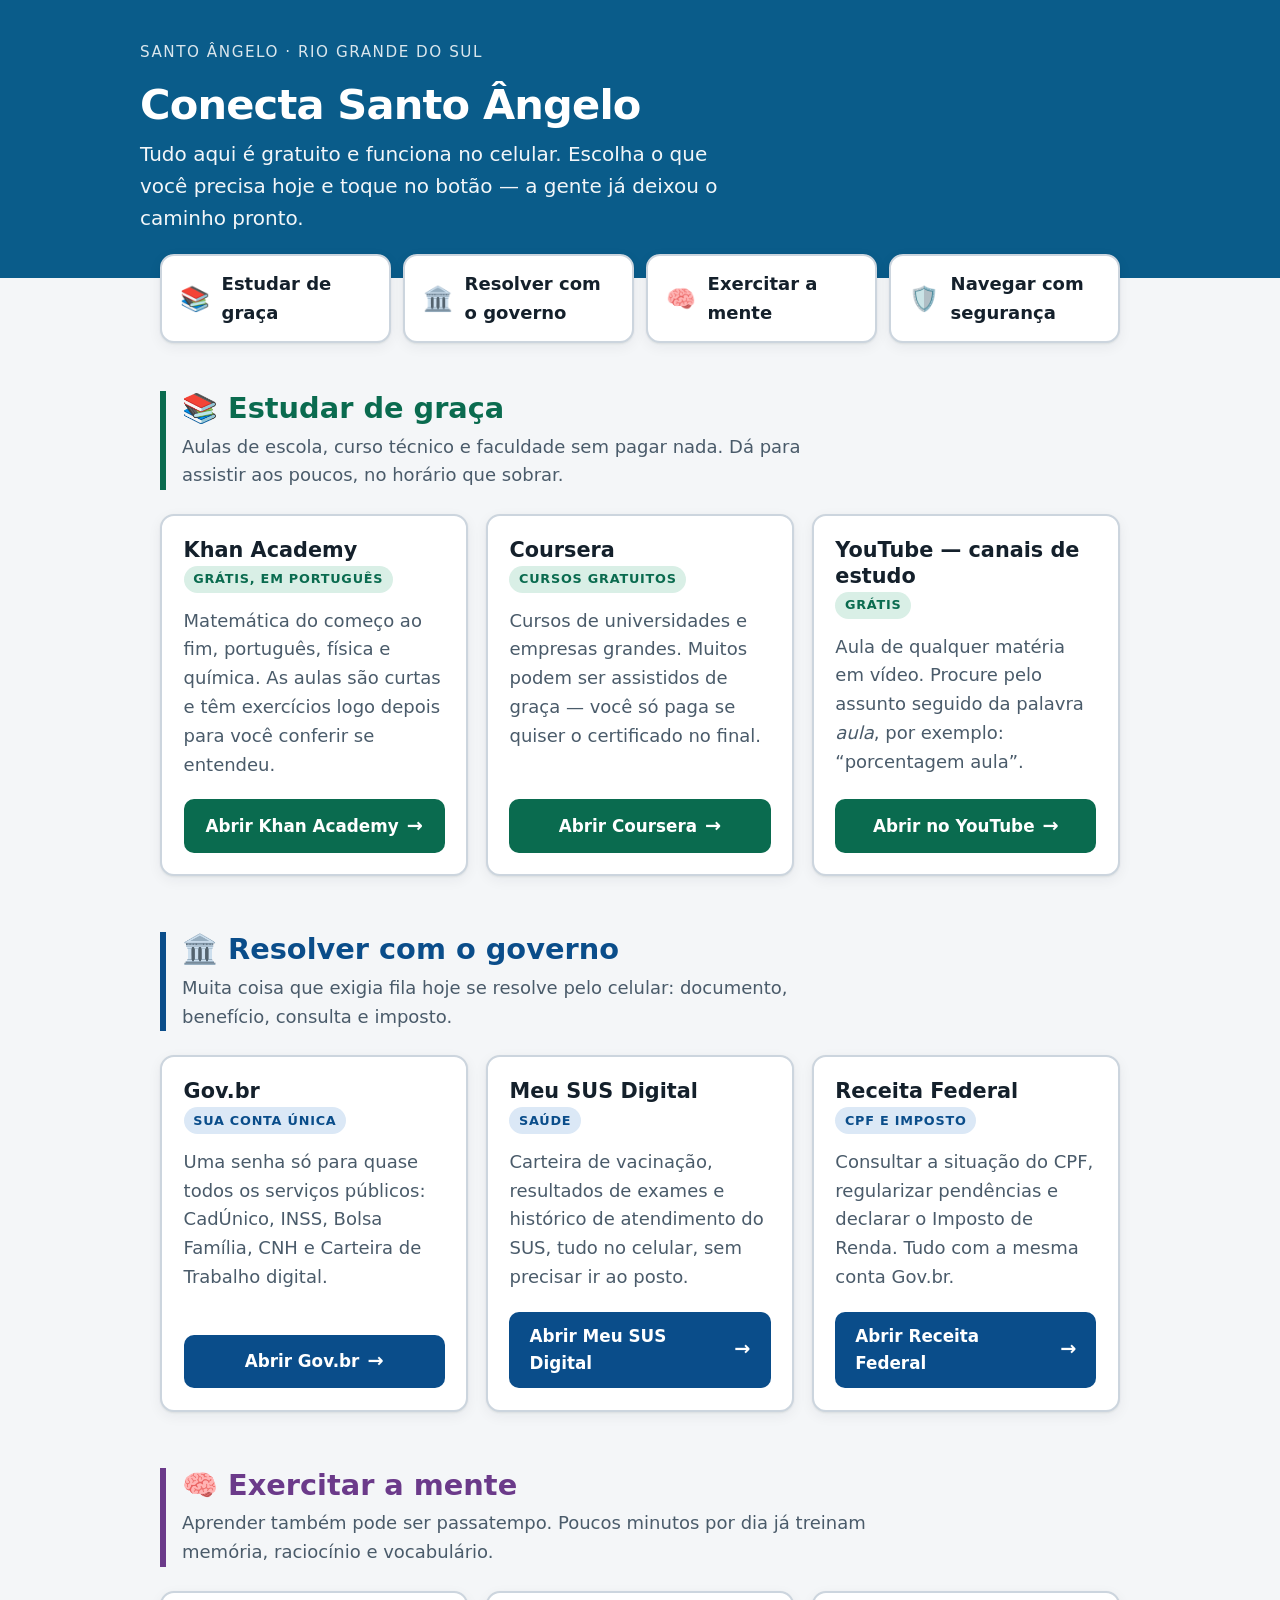
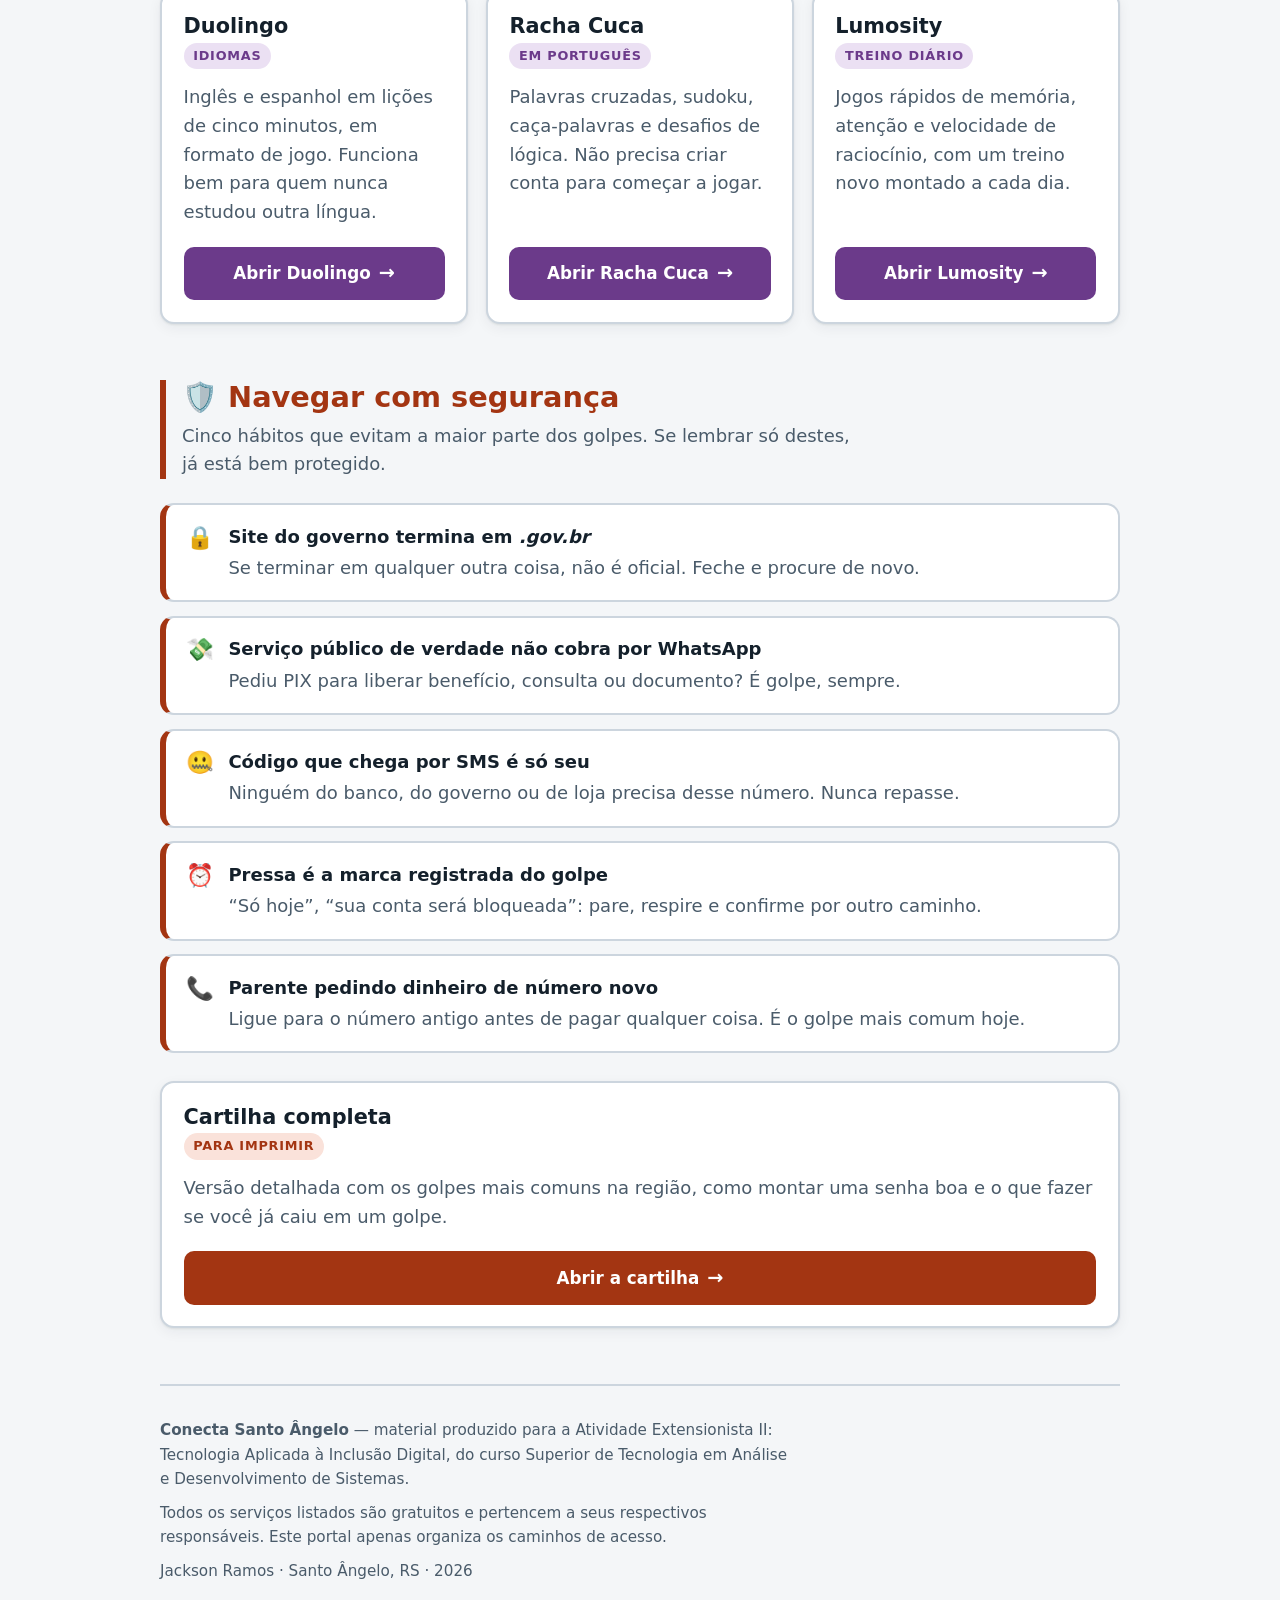
==== index.html @ bdda8782 "Portal, cartilha, slides e materiais da oficina de inclusão digital Projeto da Atividade Extensionis" ====
<!doctype html>
<html lang="pt-BR">
<head>
<meta charset="utf-8">
<meta name="viewport" content="width=device-width, initial-scale=1">
<title>Conecta Santo Ângelo — a internet que ajuda no seu dia a dia</title>
<meta name="description" content="Portal com sites gratuitos para estudar, resolver serviços públicos, exercitar a mente e navegar com segurança. Projeto de inclusão digital em Santo Ângelo - RS.">
<link rel="stylesheet" href="assets/style.css">
</head>
<body>

<a class="pular-link" href="#conteudo">Pular para o conteúdo</a>

<header class="topo">
  <div class="topo-conteudo">
    <p class="lugar">Santo Ângelo · Rio Grande do Sul</p>
    <h1>Conecta Santo Ângelo</h1>
    <p class="chamada">
      Tudo aqui é gratuito e funciona no celular. Escolha o que você precisa
      hoje e toque no botão — a gente já deixou o caminho pronto.
    </p>
  </div>
</header>

<nav class="indice" aria-label="Categorias do portal">
  <ul>
    <li><a href="#estudar"><span class="emoji" aria-hidden="true">📚</span> Estudar de graça</a></li>
    <li><a href="#governo"><span class="emoji" aria-hidden="true">🏛️</span> Resolver com o governo</a></li>
    <li><a href="#mente"><span class="emoji" aria-hidden="true">🧠</span> Exercitar a mente</a></li>
    <li><a href="#seguranca"><span class="emoji" aria-hidden="true">🛡️</span> Navegar com segurança</a></li>
  </ul>
</nav>

<main class="envelope" id="conteudo">

  <!-- ============ ESTUDAR ============ -->
  <section class="categoria" id="estudar" data-cor="estudo" aria-labelledby="t-estudar">
    <div class="categoria-cabecalho">
      <h2 id="t-estudar">📚 Estudar de graça</h2>
      <p class="explica">
        Aulas de escola, curso técnico e faculdade sem pagar nada. Dá para
        assistir aos poucos, no horário que sobrar.
      </p>
    </div>

    <ul class="cartoes">
      <li class="cartao">
        <h3>Khan Academy</h3>
        <span class="selo">Grátis, em português</span>
        <p>
          Matemática do começo ao fim, português, física e química. As aulas são
          curtas e têm exercícios logo depois para você conferir se entendeu.
        </p>
        <a class="botao" href="https://pt.khanacademy.org" target="_blank" rel="noopener">Abrir Khan Academy</a>
      </li>

      <li class="cartao">
        <h3>Coursera</h3>
        <span class="selo">Cursos gratuitos</span>
        <p>
          Cursos de universidades e empresas grandes. Muitos podem ser assistidos
          de graça — você só paga se quiser o certificado no final.
        </p>
        <a class="botao" href="https://www.coursera.org/br" target="_blank" rel="noopener">Abrir Coursera</a>
      </li>

      <li class="cartao">
        <h3>YouTube — canais de estudo</h3>
        <span class="selo">Grátis</span>
        <p>
          Aula de qualquer matéria em vídeo. Procure pelo assunto seguido da
          palavra <em>aula</em>, por exemplo: “porcentagem aula”.
        </p>
        <a class="botao" href="https://www.youtube.com/results?search_query=aulas+ensino+m%C3%A9dio" target="_blank" rel="noopener">Abrir no YouTube</a>
      </li>
    </ul>
  </section>

  <!-- ============ GOVERNO ============ -->
  <section class="categoria" id="governo" data-cor="governo" aria-labelledby="t-governo">
    <div class="categoria-cabecalho">
      <h2 id="t-governo">🏛️ Resolver com o governo</h2>
      <p class="explica">
        Muita coisa que exigia fila hoje se resolve pelo celular: documento,
        benefício, consulta e imposto.
      </p>
    </div>

    <ul class="cartoes">
      <li class="cartao">
        <h3>Gov.br</h3>
        <span class="selo">Sua conta única</span>
        <p>
          Uma senha só para quase todos os serviços públicos: CadÚnico, INSS,
          Bolsa Família, CNH e Carteira de Trabalho digital.
        </p>
        <a class="botao" href="https://www.gov.br" target="_blank" rel="noopener">Abrir Gov.br</a>
      </li>

      <li class="cartao">
        <h3>Meu SUS Digital</h3>
        <span class="selo">Saúde</span>
        <p>
          Carteira de vacinação, resultados de exames e histórico de atendimento
          do SUS, tudo no celular, sem precisar ir ao posto.
        </p>
        <a class="botao" href="https://meususdigital.saude.gov.br" target="_blank" rel="noopener">Abrir Meu SUS Digital</a>
      </li>

      <li class="cartao">
        <h3>Receita Federal</h3>
        <span class="selo">CPF e imposto</span>
        <p>
          Consultar a situação do CPF, regularizar pendências e declarar o
          Imposto de Renda. Tudo com a mesma conta Gov.br.
        </p>
        <a class="botao" href="https://www.gov.br/receitafederal" target="_blank" rel="noopener">Abrir Receita Federal</a>
      </li>
    </ul>
  </section>

  <!-- ============ MENTE ============ -->
  <section class="categoria" id="mente" data-cor="mente" aria-labelledby="t-mente">
    <div class="categoria-cabecalho">
      <h2 id="t-mente">🧠 Exercitar a mente</h2>
      <p class="explica">
        Aprender também pode ser passatempo. Poucos minutos por dia já treinam
        memória, raciocínio e vocabulário.
      </p>
    </div>

    <ul class="cartoes">
      <li class="cartao">
        <h3>Duolingo</h3>
        <span class="selo">Idiomas</span>
        <p>
          Inglês e espanhol em lições de cinco minutos, em formato de jogo.
          Funciona bem para quem nunca estudou outra língua.
        </p>
        <a class="botao" href="https://pt.duolingo.com" target="_blank" rel="noopener">Abrir Duolingo</a>
      </li>

      <li class="cartao">
        <h3>Racha Cuca</h3>
        <span class="selo">Em português</span>
        <p>
          Palavras cruzadas, sudoku, caça-palavras e desafios de lógica. Não
          precisa criar conta para começar a jogar.
        </p>
        <a class="botao" href="https://rachacuca.com.br" target="_blank" rel="noopener">Abrir Racha Cuca</a>
      </li>

      <li class="cartao">
        <h3>Lumosity</h3>
        <span class="selo">Treino diário</span>
        <p>
          Jogos rápidos de memória, atenção e velocidade de raciocínio, com um
          treino novo montado a cada dia.
        </p>
        <a class="botao" href="https://www.lumosity.com" target="_blank" rel="noopener">Abrir Lumosity</a>
      </li>
    </ul>
  </section>

  <!-- ============ SEGURANÇA ============ -->
  <section class="categoria" id="seguranca" data-cor="seguranca" aria-labelledby="t-seguranca">
    <div class="categoria-cabecalho">
      <h2 id="t-seguranca">🛡️ Navegar com segurança</h2>
      <p class="explica">
        Cinco hábitos que evitam a maior parte dos golpes. Se lembrar só destes,
        já está bem protegido.
      </p>
    </div>

    <ul class="regras">
      <li>
        <span class="marca" aria-hidden="true">🔒</span>
        <div>
          <strong>Site do governo termina em <em>.gov.br</em></strong>
          <span class="detalhe">Se terminar em qualquer outra coisa, não é oficial. Feche e procure de novo.</span>
        </div>
      </li>
      <li>
        <span class="marca" aria-hidden="true">💸</span>
        <div>
          <strong>Serviço público de verdade não cobra por WhatsApp</strong>
          <span class="detalhe">Pediu PIX para liberar benefício, consulta ou documento? É golpe, sempre.</span>
        </div>
      </li>
      <li>
        <span class="marca" aria-hidden="true">🤐</span>
        <div>
          <strong>Código que chega por SMS é só seu</strong>
          <span class="detalhe">Ninguém do banco, do governo ou de loja precisa desse número. Nunca repasse.</span>
        </div>
      </li>
      <li>
        <span class="marca" aria-hidden="true">⏰</span>
        <div>
          <strong>Pressa é a marca registrada do golpe</strong>
          <span class="detalhe">“Só hoje”, “sua conta será bloqueada”: pare, respire e confirme por outro caminho.</span>
        </div>
      </li>
      <li>
        <span class="marca" aria-hidden="true">📞</span>
        <div>
          <strong>Parente pedindo dinheiro de número novo</strong>
          <span class="detalhe">Ligue para o número antigo antes de pagar qualquer coisa. É o golpe mais comum hoje.</span>
        </div>
      </li>
    </ul>

    <ul class="cartoes">
      <li class="cartao">
        <h3>Cartilha completa</h3>
        <span class="selo">Para imprimir</span>
        <p>
          Versão detalhada com os golpes mais comuns na região, como montar uma
          senha boa e o que fazer se você já caiu em um golpe.
        </p>
        <a class="botao" href="cartilha/">Abrir a cartilha</a>
      </li>
    </ul>
  </section>

  <footer class="rodape">
    <p>
      <strong>Conecta Santo Ângelo</strong> — material produzido para a Atividade
      Extensionista II: Tecnologia Aplicada à Inclusão Digital, do curso Superior de
      Tecnologia em Análise e Desenvolvimento de Sistemas.
    </p>
    <p>
      Todos os serviços listados são gratuitos e pertencem a seus respectivos
      responsáveis. Este portal apenas organiza os caminhos de acesso.
    </p>
    <p>Jackson Ramos · Santo Ângelo, RS · 2026</p>
  </footer>

</main>

</body>
</html>
---- assets/style.css ----
/* Portal Conecta Santo Ângelo
   Projetado para pessoas com pouca familiaridade digital:
   fonte grande, alto contraste, alvos de toque de no mínimo 48px,
   navegação por teclado visível e leitura confortável no celular. */

:root {
  color-scheme: light dark;

  --bg: #f4f6f8;
  --surface: #ffffff;
  --surface-alt: #eef2f6;
  --border: #ccd5de;
  --text: #14202b;
  --text-soft: #4a5b6a;
  --accent: #0a5c8a;
  --accent-strong: #084767;
  --accent-soft: #dcecf6;
  --focus: #b3540a;

  --estudo: #0a6b4f;
  --estudo-soft: #d9efe6;
  --governo: #0a4d8a;
  --governo-soft: #dbe8f6;
  --mente: #6b3a8a;
  --mente-soft: #ebe0f3;
  --seguranca: #a33512;
  --seguranca-soft: #fae2da;

  --radius: 14px;
  --shadow: 0 1px 2px rgba(20, 32, 43, 0.08), 0 4px 14px rgba(20, 32, 43, 0.06);
}

@media (prefers-color-scheme: dark) {
  :root {
    --bg: #10171e;
    --surface: #19222c;
    --surface-alt: #212c38;
    --border: #35434f;
    --text: #eef3f7;
    --text-soft: #a8b8c6;
    --accent: #6fb8e0;
    --accent-strong: #a3d3ee;
    --accent-soft: #1d3646;
    --focus: #ffb066;

    --estudo: #5cc9a3;
    --estudo-soft: #14332a;
    --governo: #7ab4e8;
    --governo-soft: #14293d;
    --mente: #c39ae0;
    --mente-soft: #2a1f38;
    --seguranca: #f0906c;
    --seguranca-soft: #3a1d13;

    --shadow: 0 1px 2px rgba(0, 0, 0, 0.4), 0 4px 14px rgba(0, 0, 0, 0.3);
  }
}

* { box-sizing: border-box; }

body {
  margin: 0;
  background: var(--bg);
  color: var(--text);
  font-family: system-ui, -apple-system, "Segoe UI", Roboto, sans-serif;
  font-size: 18px;
  line-height: 1.6;
  -webkit-text-size-adjust: 100%;
}

.pular-link {
  position: absolute;
  left: -999px;
  top: 0;
  background: var(--accent);
  color: #fff;
  padding: 0.75rem 1.25rem;
  z-index: 10;
  border-radius: 0 0 var(--radius) 0;
}
.pular-link:focus { left: 0; }

:focus-visible {
  outline: 3px solid var(--focus);
  outline-offset: 3px;
  border-radius: 4px;
}

.envelope {
  max-width: 1000px;
  margin: 0 auto;
  padding: 0 1.25rem 4rem;
}

/* ---------- Cabeçalho ---------- */

.topo {
  background: var(--accent);
  color: #fff;
  padding: 2.5rem 1.25rem 2.75rem;
}
@media (prefers-color-scheme: dark) {
  .topo { background: var(--accent-soft); color: var(--text); }
}

.topo-conteudo { max-width: 1000px; margin: 0 auto; }

.topo h1 {
  margin: 0 0 0.5rem;
  font-size: clamp(1.75rem, 5vw, 2.6rem);
  line-height: 1.2;
  letter-spacing: -0.02em;
}

.topo .lugar {
  margin: 0 0 1rem;
  font-size: 0.95rem;
  text-transform: uppercase;
  letter-spacing: 0.1em;
  opacity: 0.85;
}

.topo p.chamada {
  margin: 0;
  font-size: clamp(1.05rem, 2.5vw, 1.25rem);
  max-width: 46ch;
  opacity: 0.95;
}

/* ---------- Índice de categorias ---------- */

.indice {
  margin: -1.5rem auto 3rem;
  max-width: 1000px;
  padding: 0 1.25rem;
}

.indice ul {
  list-style: none;
  margin: 0;
  padding: 0;
  display: grid;
  gap: 0.75rem;
  grid-template-columns: repeat(auto-fit, minmax(210px, 1fr));
}

.indice a {
  display: flex;
  align-items: center;
  gap: 0.75rem;
  min-height: 64px;
  padding: 0.85rem 1.1rem;
  background: var(--surface);
  border: 2px solid var(--border);
  border-radius: var(--radius);
  box-shadow: var(--shadow);
  color: var(--text);
  text-decoration: none;
  font-weight: 600;
}
.indice a:hover { border-color: var(--accent); }

.indice .emoji { font-size: 1.5rem; line-height: 1; }

/* ---------- Seções ---------- */

.categoria { margin-bottom: 3.5rem; scroll-margin-top: 1rem; }

.categoria-cabecalho {
  border-left: 6px solid var(--cor, var(--accent));
  padding-left: 1rem;
  margin-bottom: 1.5rem;
}

.categoria h2 {
  margin: 0 0 0.35rem;
  font-size: clamp(1.4rem, 3.5vw, 1.8rem);
  color: var(--cor, var(--accent));
  line-height: 1.25;
}

.categoria .explica {
  margin: 0;
  color: var(--text-soft);
  max-width: 60ch;
}

.categoria[data-cor="estudo"]      { --cor: var(--estudo);     --cor-soft: var(--estudo-soft); }
.categoria[data-cor="governo"]     { --cor: var(--governo);    --cor-soft: var(--governo-soft); }
.categoria[data-cor="mente"]       { --cor: var(--mente);      --cor-soft: var(--mente-soft); }
.categoria[data-cor="seguranca"]   { --cor: var(--seguranca);  --cor-soft: var(--seguranca-soft); }

/* ---------- Cartões ---------- */

.cartoes {
  list-style: none;
  margin: 0;
  padding: 0;
  display: grid;
  gap: 1.1rem;
  grid-template-columns: repeat(auto-fit, minmax(280px, 1fr));
}

.cartao {
  display: flex;
  flex-direction: column;
  background: var(--surface);
  border: 2px solid var(--border);
  border-radius: var(--radius);
  box-shadow: var(--shadow);
  padding: 1.35rem;
}

.cartao h3 {
  margin: 0 0 0.15rem;
  font-size: 1.3rem;
  line-height: 1.25;
}

.cartao .selo {
  display: inline-block;
  align-self: flex-start;
  background: var(--cor-soft, var(--accent-soft));
  color: var(--cor, var(--accent-strong));
  font-size: 0.8rem;
  font-weight: 700;
  text-transform: uppercase;
  letter-spacing: 0.06em;
  padding: 0.2rem 0.6rem;
  border-radius: 999px;
  margin-bottom: 0.85rem;
}

.cartao p {
  margin: 0 0 1.25rem;
  color: var(--text-soft);
  flex-grow: 1;
}

.cartao .botao {
  display: inline-flex;
  align-items: center;
  justify-content: center;
  gap: 0.5rem;
  min-height: 52px;
  padding: 0.7rem 1.25rem;
  background: var(--cor, var(--accent));
  color: #fff;
  font-weight: 700;
  font-size: 1.05rem;
  text-decoration: none;
  border-radius: 10px;
}
.cartao .botao:hover { filter: brightness(1.12); }
@media (prefers-color-scheme: dark) {
  .cartao .botao { color: #10171e; }
}

.cartao .botao::after { content: "→"; font-size: 1.15em; }

/* ---------- Bloco de segurança ---------- */

.regras {
  list-style: none;
  margin: 0 0 1.75rem;
  padding: 0;
  display: grid;
  gap: 0.85rem;
}

.regras li {
  display: flex;
  gap: 0.9rem;
  align-items: flex-start;
  background: var(--surface);
  border: 2px solid var(--border);
  border-left: 6px solid var(--seguranca);
  border-radius: var(--radius);
  padding: 1.1rem 1.25rem;
}

.regras .marca {
  font-size: 1.4rem;
  line-height: 1.3;
  flex-shrink: 0;
}

.regras strong { display: block; margin-bottom: 0.15rem; }
.regras span.detalhe { color: var(--text-soft); }

/* ---------- Rodapé ---------- */

.rodape {
  border-top: 2px solid var(--border);
  margin-top: 1rem;
  padding-top: 2rem;
  color: var(--text-soft);
  font-size: 0.95rem;
}
.rodape p { margin: 0 0 0.6rem; max-width: 65ch; }
.rodape a { color: var(--accent); }

@media print {
  .topo { background: none; color: #000; border-bottom: 2px solid #000; }
  .indice, .cartao .botao { display: none; }
  .cartao, .regras li { break-inside: avoid; box-shadow: none; }
}
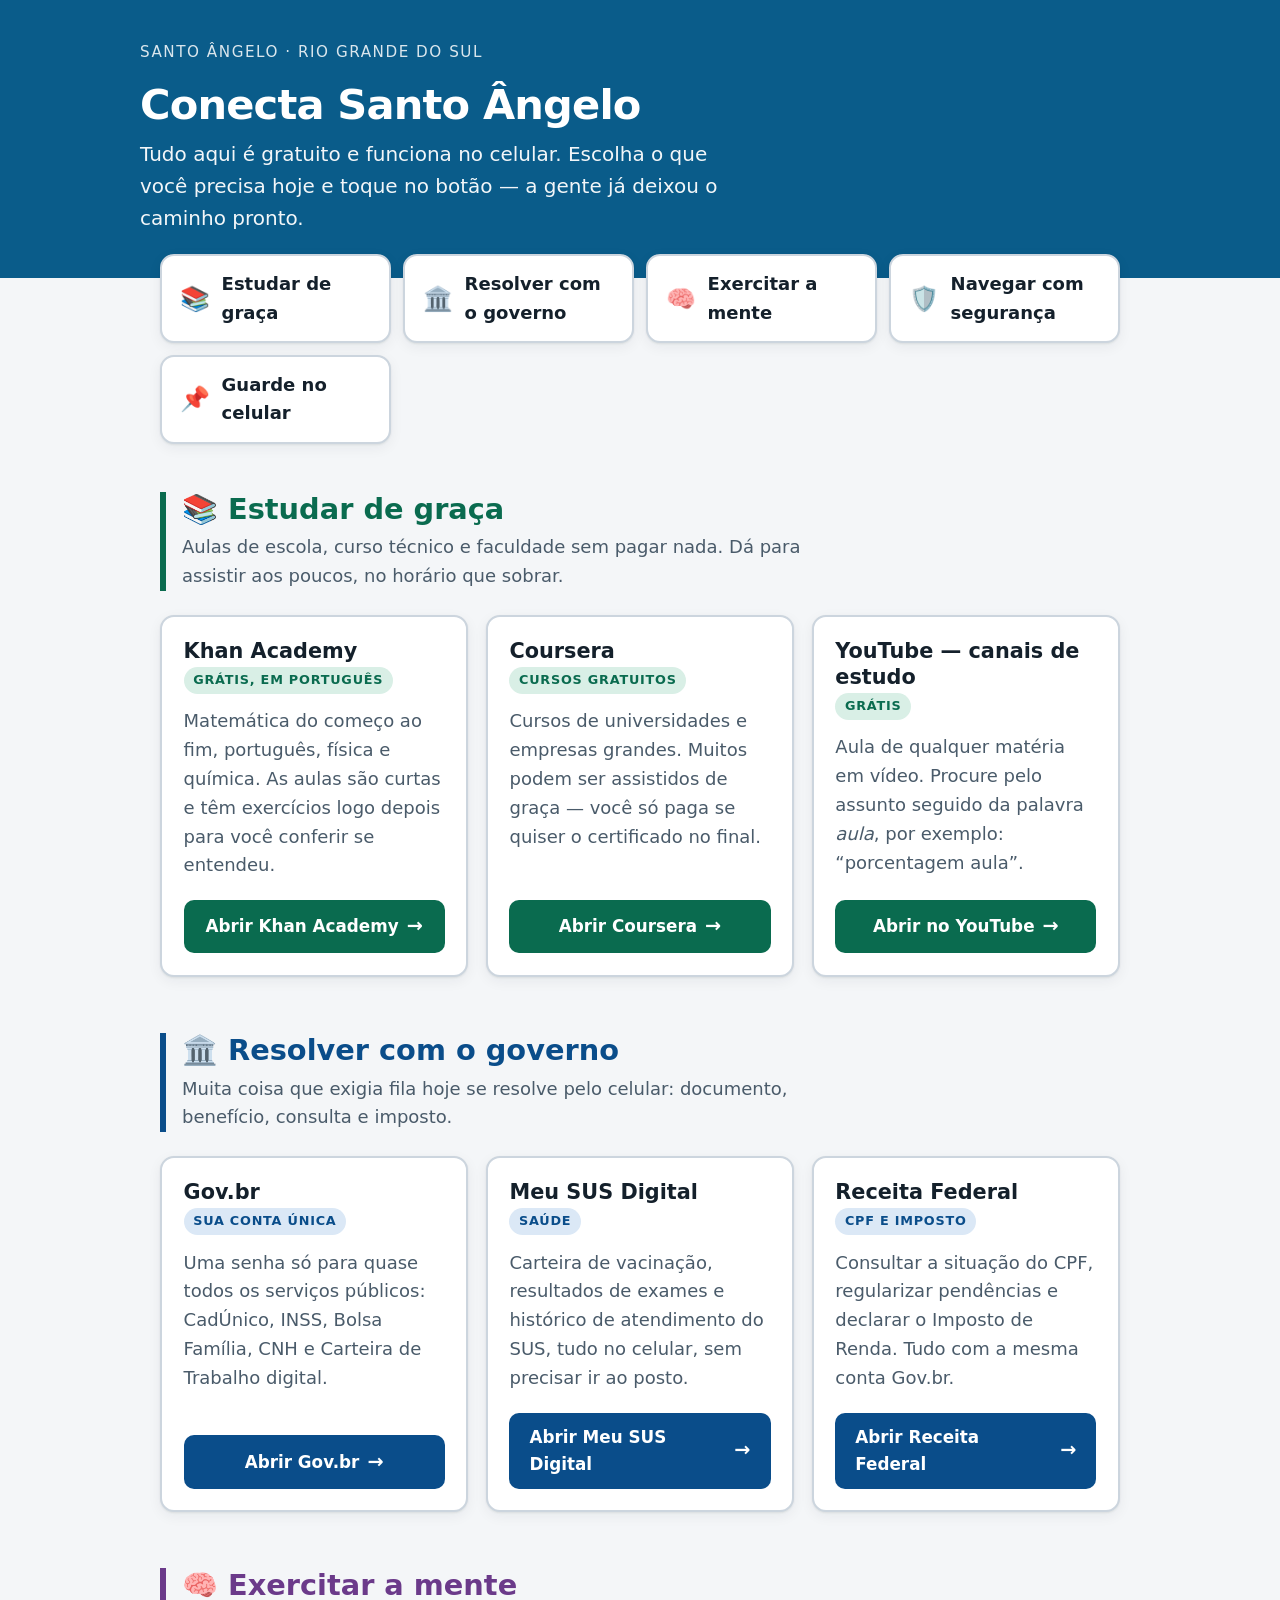
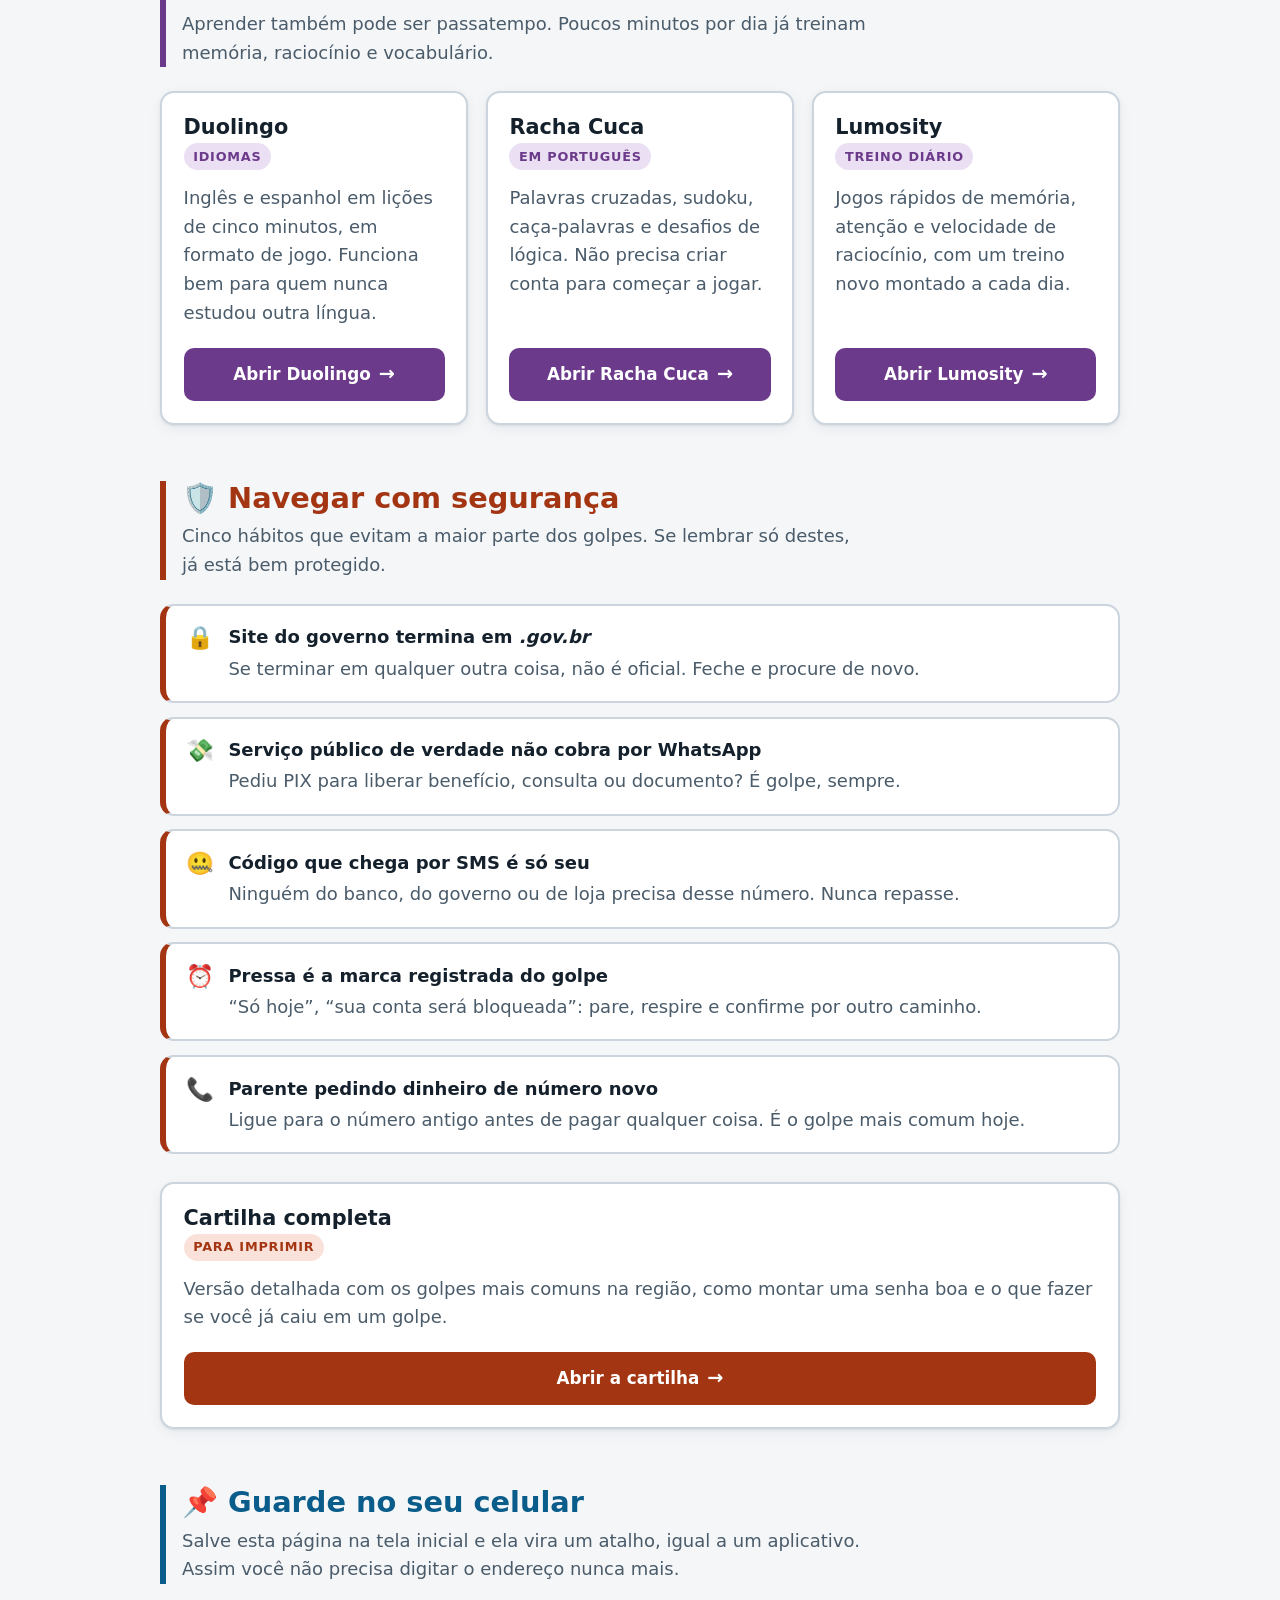
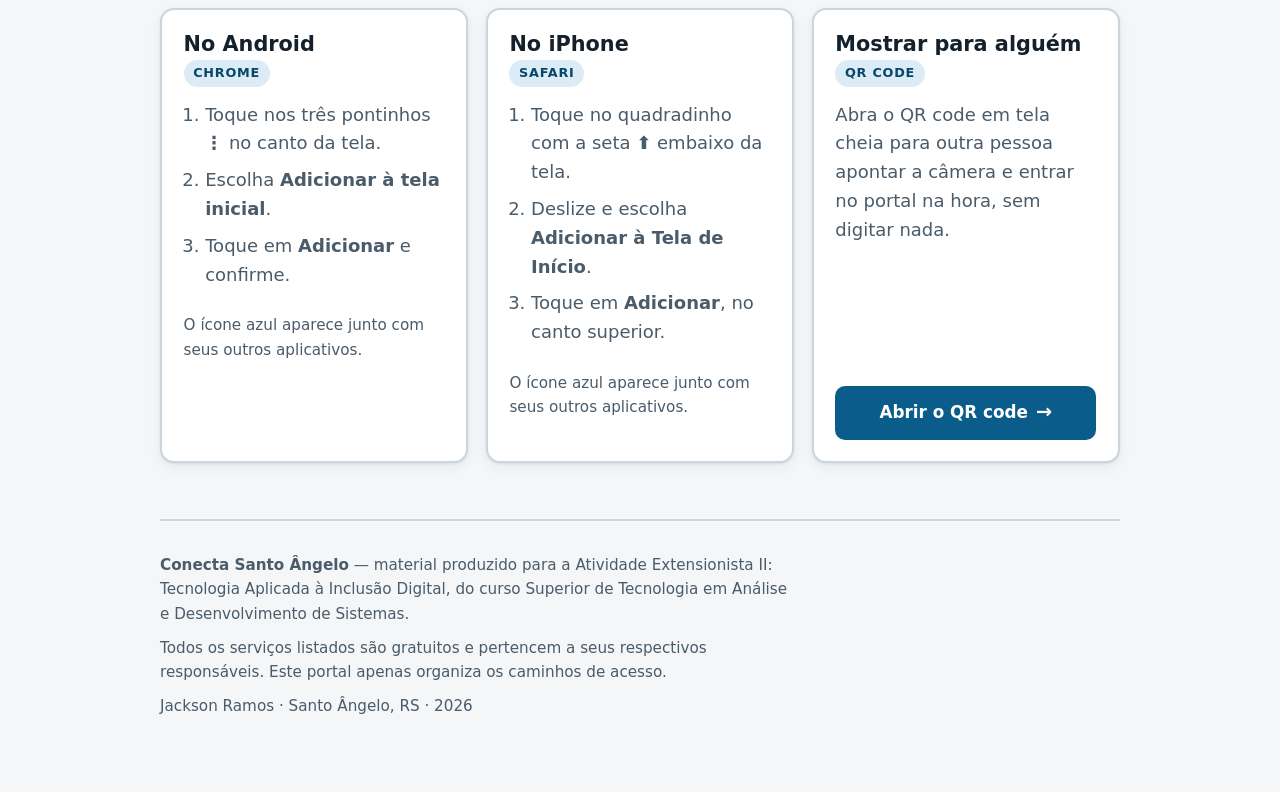
==== commit c4fa959b: "QR code, ícone de atalho e instruções para salvar na tela inicial Fecha a lacuna de acesso da oficin" ====
--- a/index.html
+++ b/index.html
@@ -6,6 +6,11 @@
 <title>Conecta Santo Ângelo — a internet que ajuda no seu dia a dia</title>
 <meta name="description" content="Portal com sites gratuitos para estudar, resolver serviços públicos, exercitar a mente e navegar com segurança. Projeto de inclusão digital em Santo Ângelo - RS.">
 <link rel="stylesheet" href="assets/style.css">
+<link rel="icon" href="assets/icone.svg" type="image/svg+xml">
+<link rel="icon" href="assets/favicon.png" sizes="32x32">
+<link rel="apple-touch-icon" href="assets/icone-180.png">
+<link rel="manifest" href="manifest.webmanifest">
+<meta name="theme-color" content="#0a5c8a">
 </head>
 <body>
 
@@ -28,6 +33,7 @@
     <li><a href="#governo"><span class="emoji" aria-hidden="true">🏛️</span> Resolver com o governo</a></li>
     <li><a href="#mente"><span class="emoji" aria-hidden="true">🧠</span> Exercitar a mente</a></li>
     <li><a href="#seguranca"><span class="emoji" aria-hidden="true">🛡️</span> Navegar com segurança</a></li>
+    <li><a href="#salvar"><span class="emoji" aria-hidden="true">📌</span> Guarde no celular</a></li>
   </ul>
 </nav>
 
@@ -219,6 +225,51 @@
           senha boa e o que fazer se você já caiu em um golpe.
         </p>
         <a class="botao" href="cartilha/">Abrir a cartilha</a>
+      </li>
+    </ul>
+  </section>
+
+  <!-- ============ SALVAR ============ -->
+  <section class="categoria" id="salvar" aria-labelledby="t-salvar">
+    <div class="categoria-cabecalho">
+      <h2 id="t-salvar">📌 Guarde no seu celular</h2>
+      <p class="explica">
+        Salve esta página na tela inicial e ela vira um atalho, igual a um
+        aplicativo. Assim você não precisa digitar o endereço nunca mais.
+      </p>
+    </div>
+
+    <ul class="cartoes">
+      <li class="cartao">
+        <h3>No Android</h3>
+        <span class="selo">Chrome</span>
+        <ol>
+          <li>Toque nos três pontinhos <strong>⋮</strong> no canto da tela.</li>
+          <li>Escolha <strong>Adicionar à tela inicial</strong>.</li>
+          <li>Toque em <strong>Adicionar</strong> e confirme.</li>
+        </ol>
+        <p>O ícone azul aparece junto com seus outros aplicativos.</p>
+      </li>
+
+      <li class="cartao">
+        <h3>No iPhone</h3>
+        <span class="selo">Safari</span>
+        <ol>
+          <li>Toque no quadradinho com a seta <strong>⬆️</strong> embaixo da tela.</li>
+          <li>Deslize e escolha <strong>Adicionar à Tela de Início</strong>.</li>
+          <li>Toque em <strong>Adicionar</strong>, no canto superior.</li>
+        </ol>
+        <p>O ícone azul aparece junto com seus outros aplicativos.</p>
+      </li>
+
+      <li class="cartao">
+        <h3>Mostrar para alguém</h3>
+        <span class="selo">QR code</span>
+        <p>
+          Abra o QR code em tela cheia para outra pessoa apontar a câmera e
+          entrar no portal na hora, sem digitar nada.
+        </p>
+        <a class="botao" href="qr/">Abrir o QR code</a>
       </li>
     </ul>
   </section>
--- a/assets/style.css
+++ b/assets/style.css
@@ -237,6 +237,14 @@
   flex-grow: 1;
 }
 
+.cartao ol {
+  margin: 0 0 1rem;
+  padding-left: 1.35rem;
+  color: var(--text-soft);
+}
+.cartao ol li { margin-bottom: 0.5rem; }
+.cartao ol + p { flex-grow: 1; font-size: 0.95rem; }
+
 .cartao .botao {
   display: inline-flex;
   align-items: center;
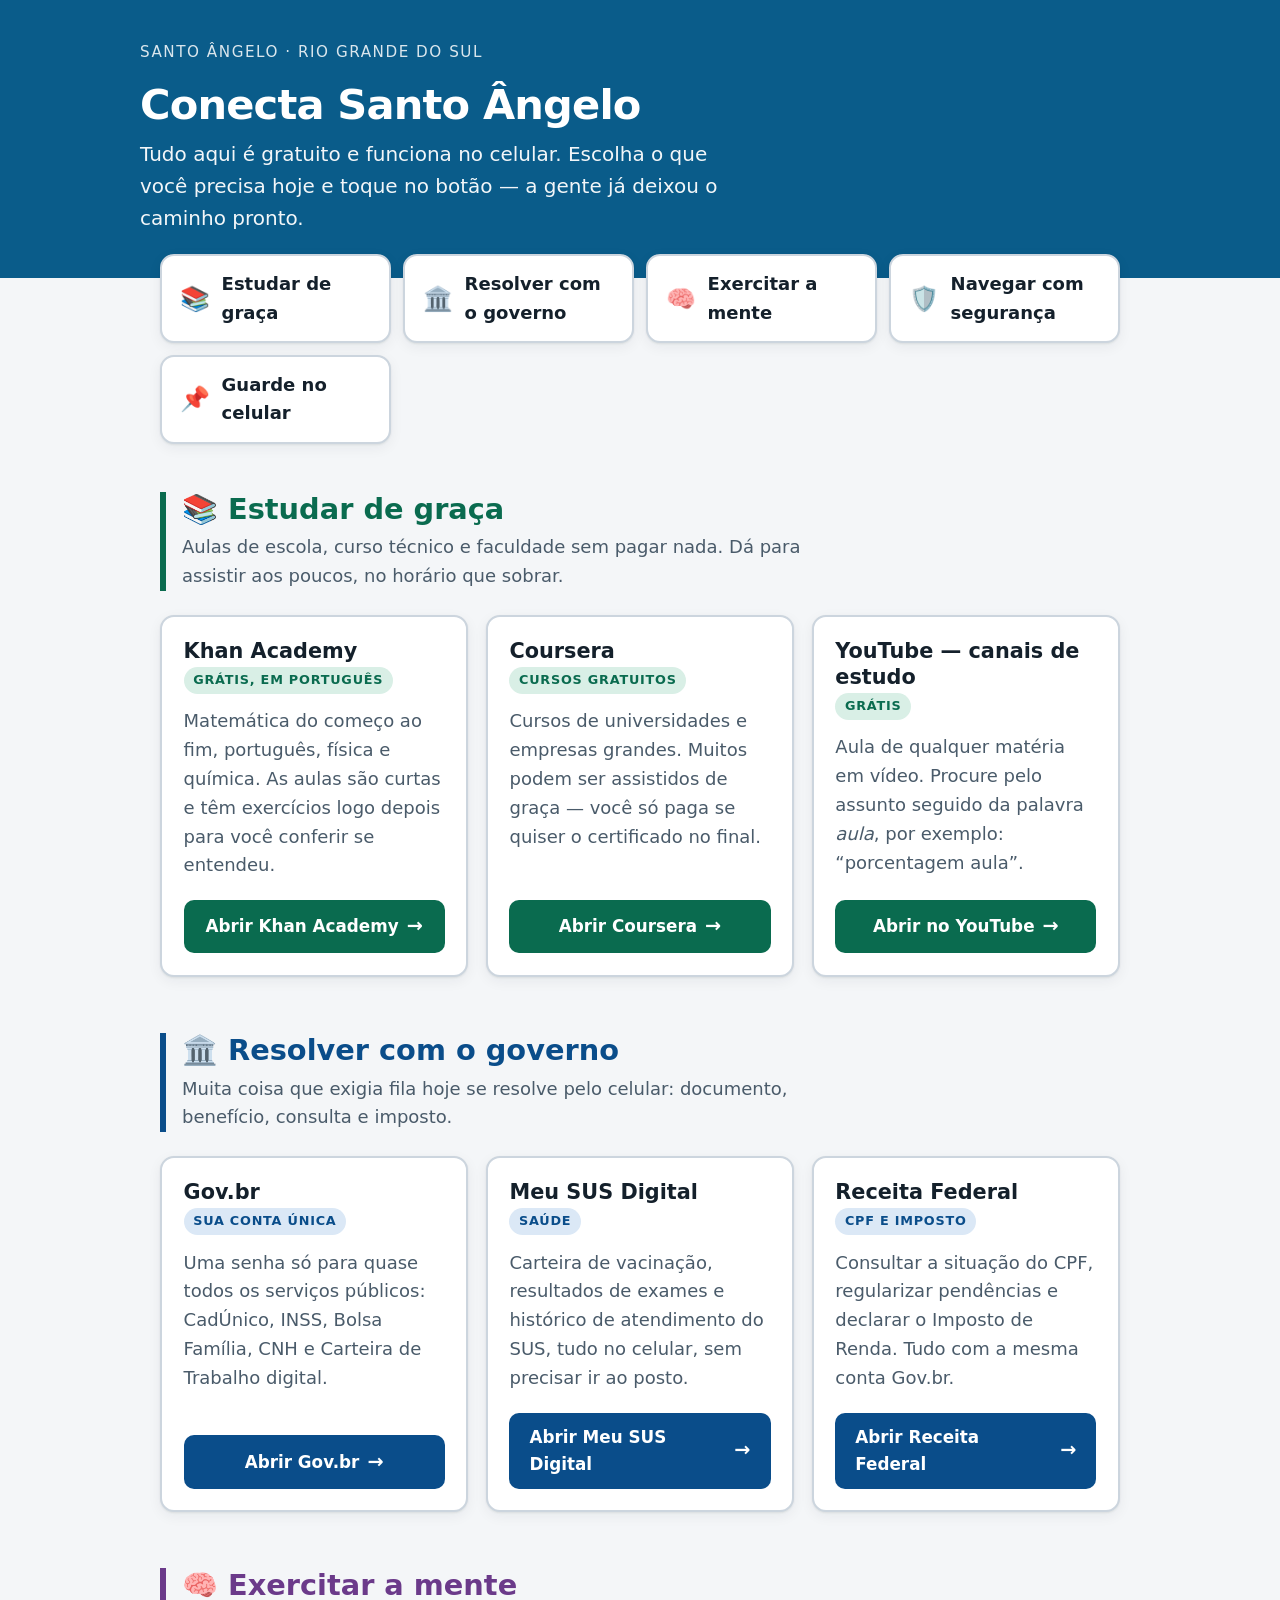
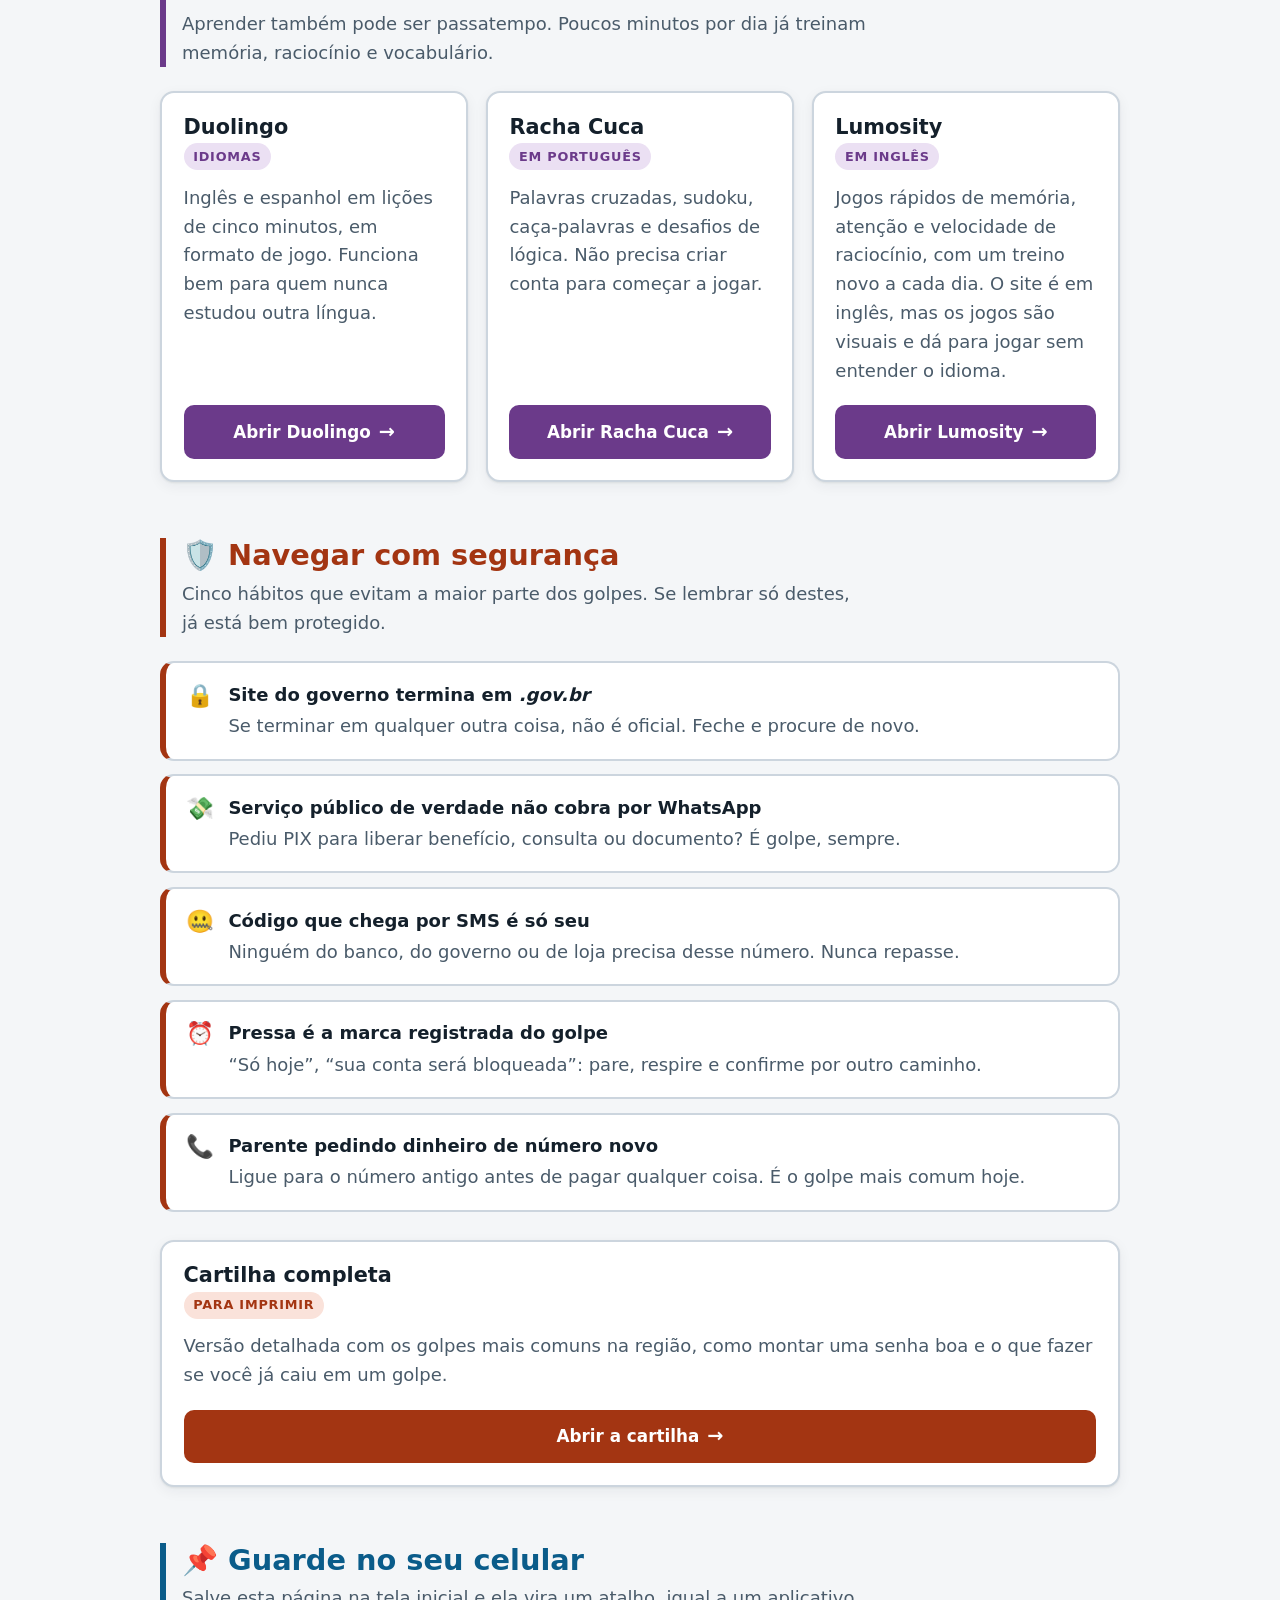
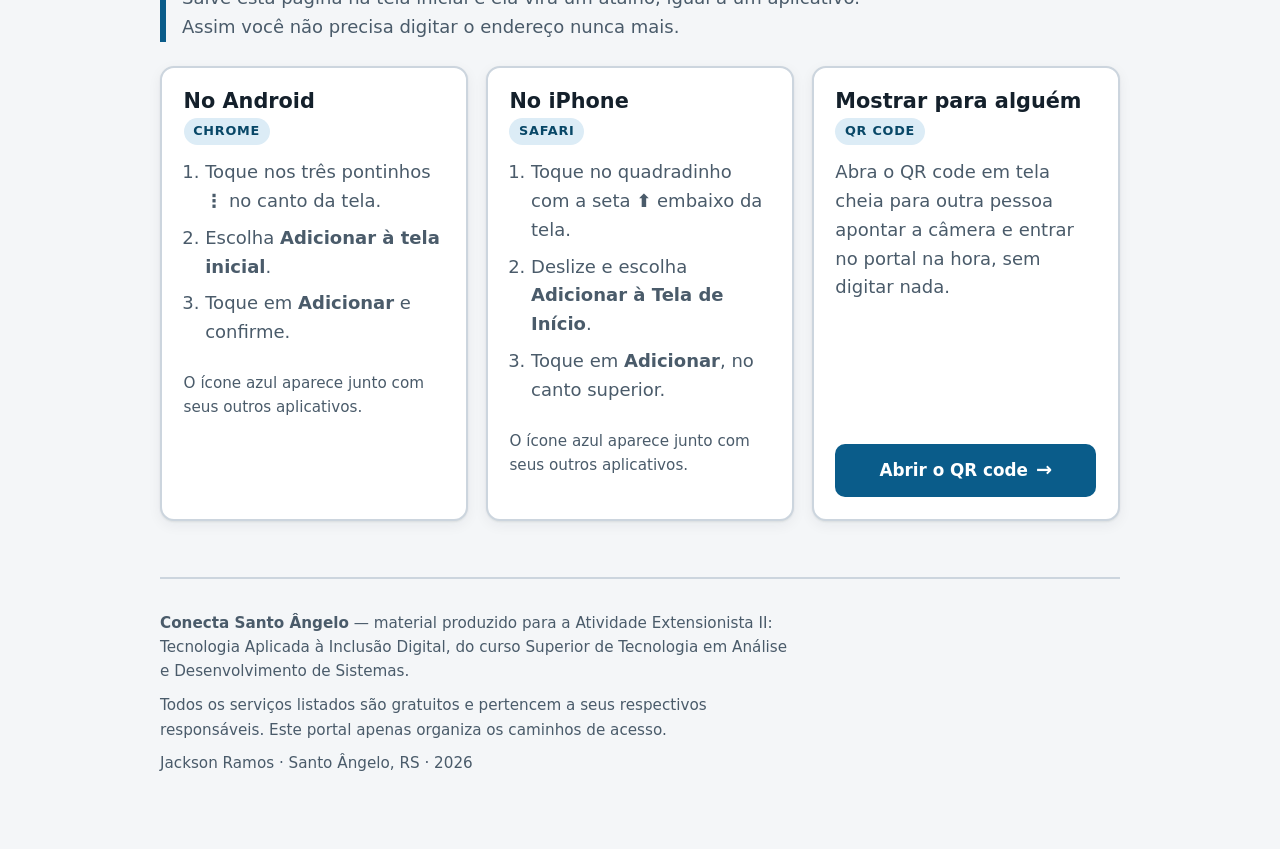
==== commit 90117534: "Corrige dois links quebrados e sinaliza idioma do Lumosity - Coursera: /br retornava 404; passa a ap" ====
--- a/index.html
+++ b/index.html
@@ -67,7 +67,7 @@
           Cursos de universidades e empresas grandes. Muitos podem ser assistidos
           de graça — você só paga se quiser o certificado no final.
         </p>
-        <a class="botao" href="https://www.coursera.org/br" target="_blank" rel="noopener">Abrir Coursera</a>
+        <a class="botao" href="https://www.coursera.org" target="_blank" rel="noopener">Abrir Coursera</a>
       </li>
 
       <li class="cartao">
@@ -158,10 +158,11 @@
 
       <li class="cartao">
         <h3>Lumosity</h3>
-        <span class="selo">Treino diário</span>
+        <span class="selo">Em inglês</span>
         <p>
           Jogos rápidos de memória, atenção e velocidade de raciocínio, com um
-          treino novo montado a cada dia.
+          treino novo a cada dia. O site é em inglês, mas os jogos são visuais
+          e dá para jogar sem entender o idioma.
         </p>
         <a class="botao" href="https://www.lumosity.com" target="_blank" rel="noopener">Abrir Lumosity</a>
       </li>
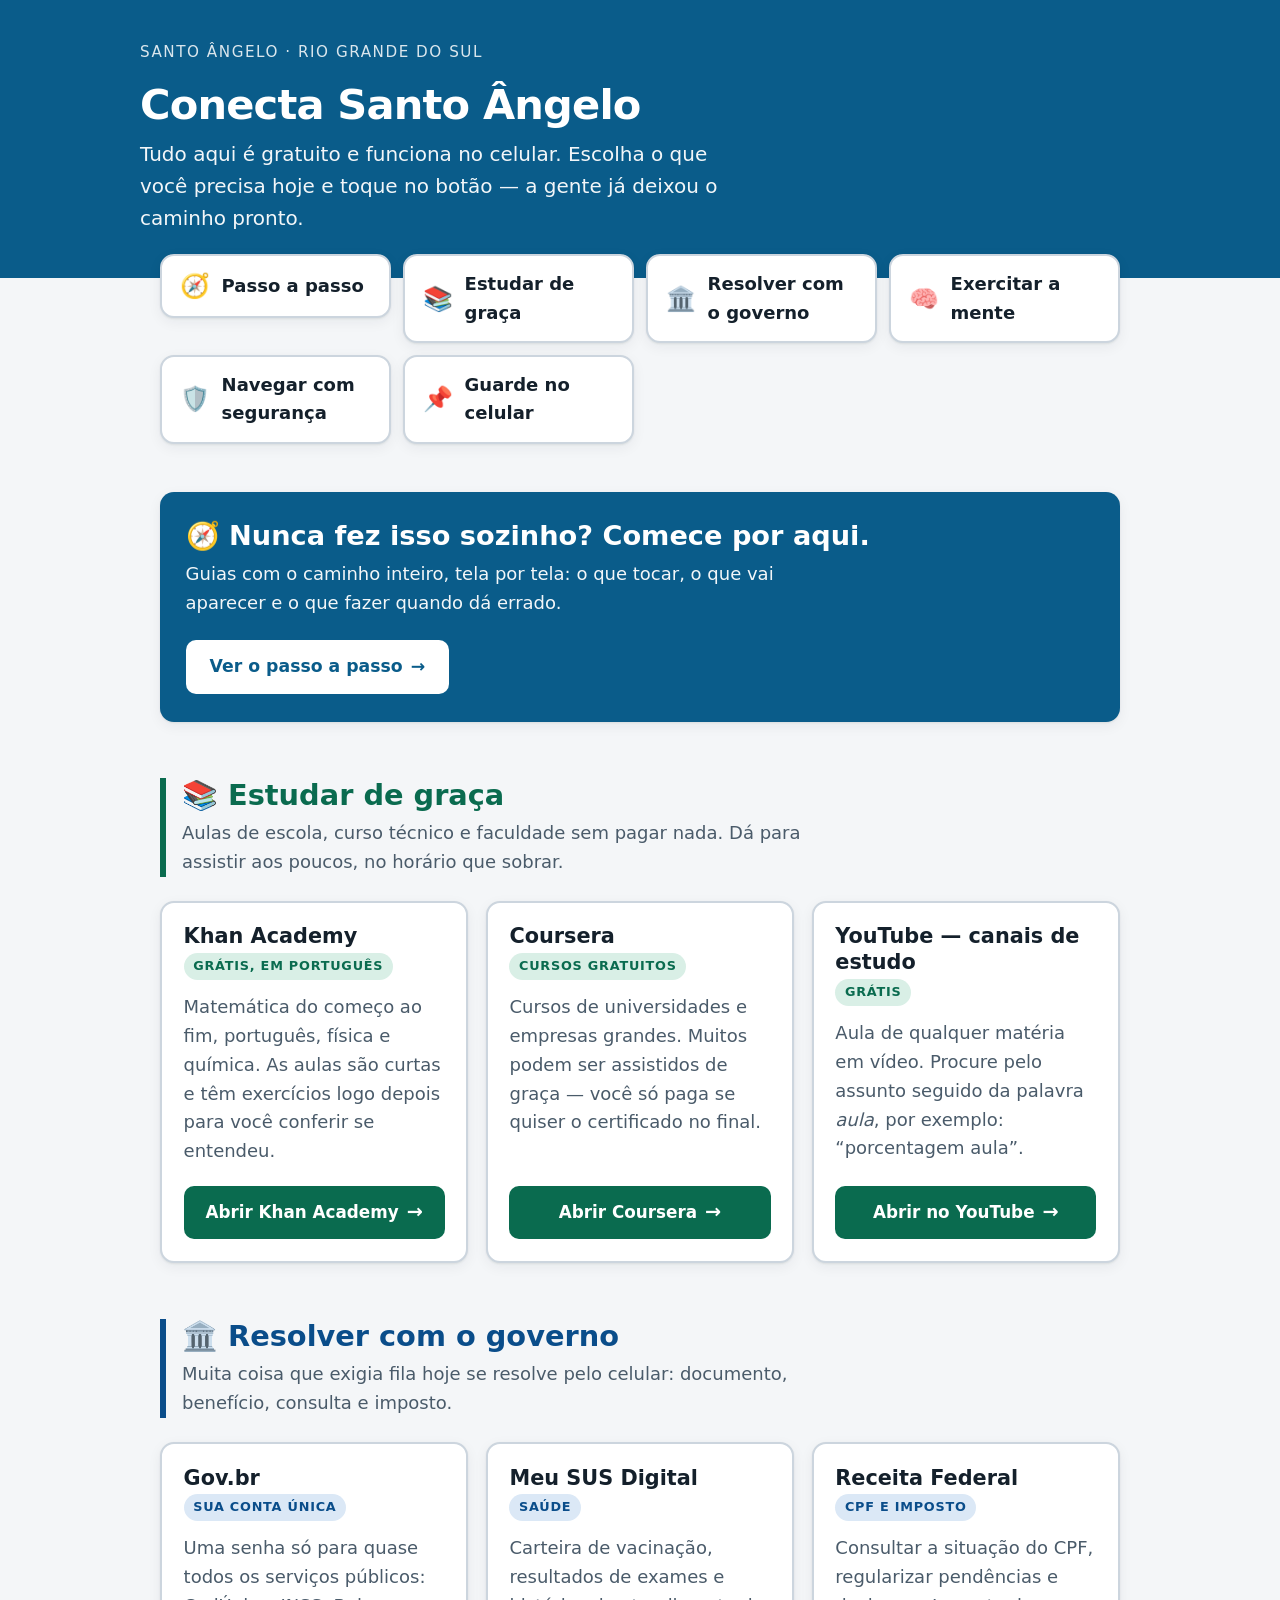
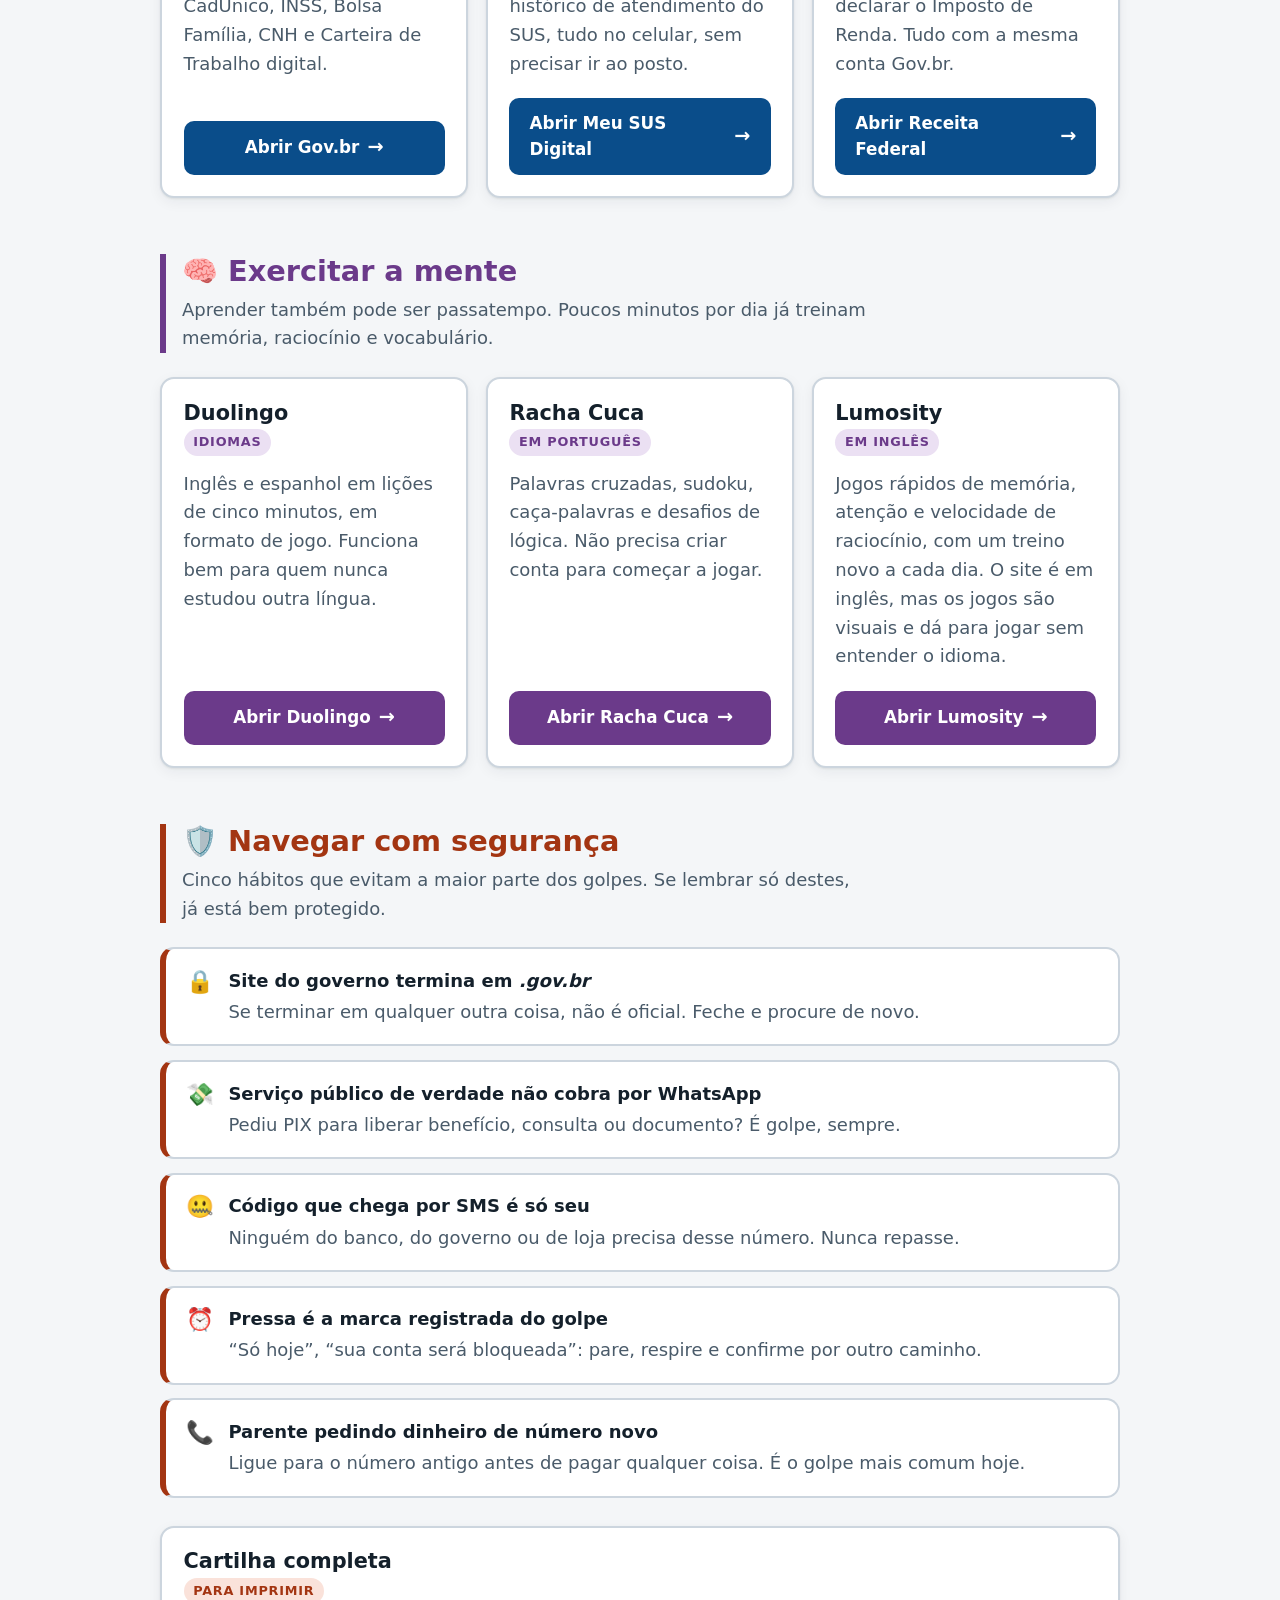
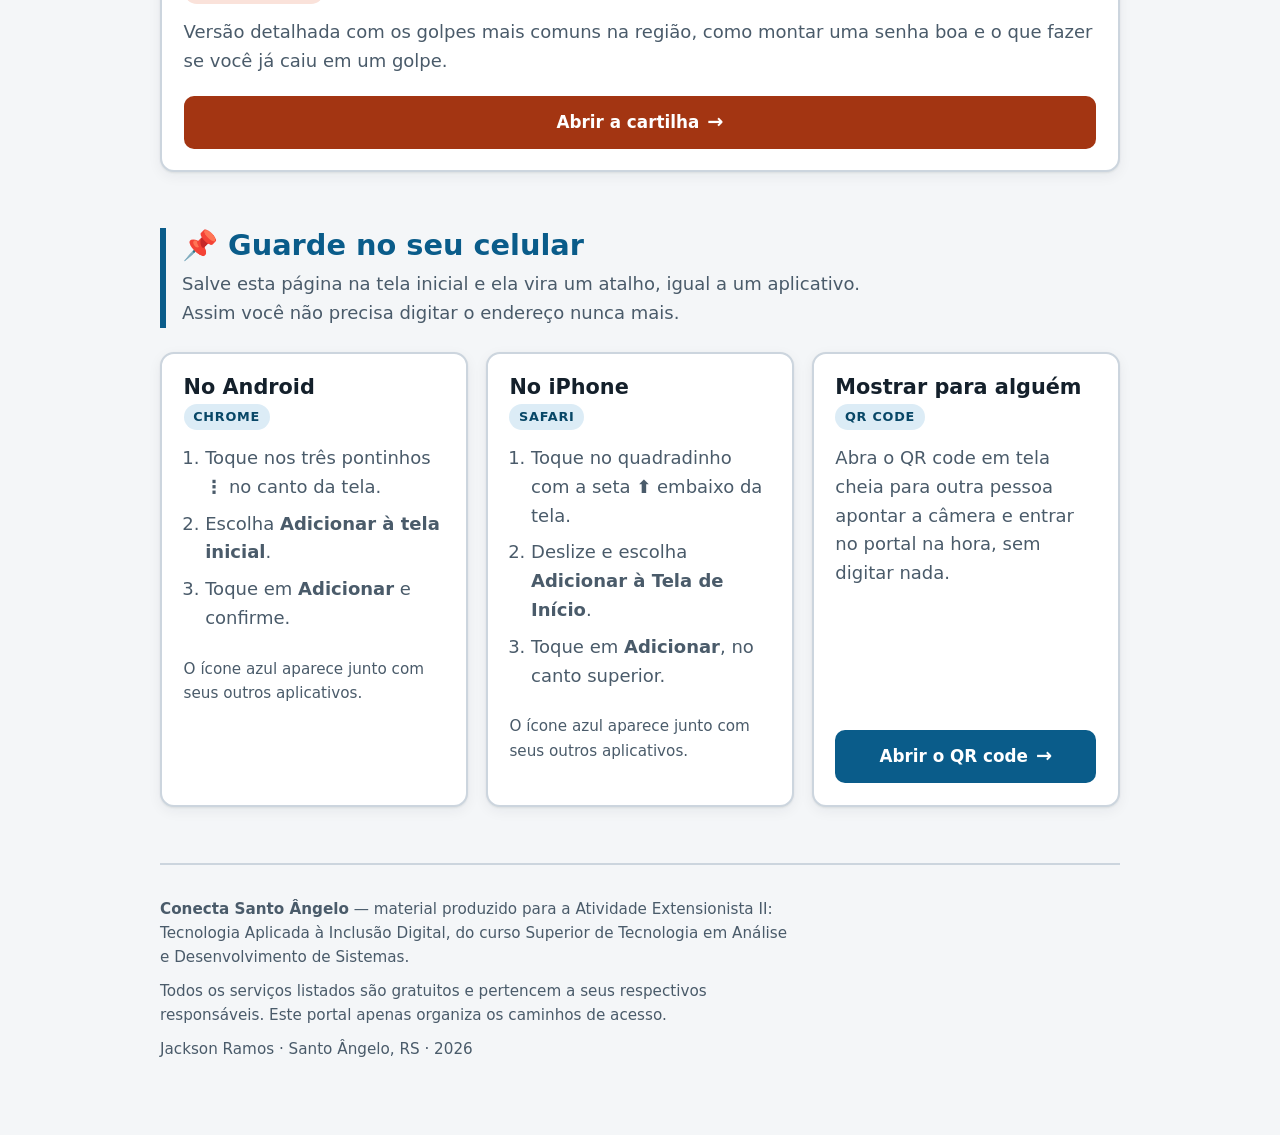
==== commit 2ff73e79: "Guias passo a passo: de lista de links para ferramenta guiada Uma lista de sites resolve descoberta," ====
--- a/index.html
+++ b/index.html
@@ -29,6 +29,7 @@
 
 <nav class="indice" aria-label="Categorias do portal">
   <ul>
+    <li><a href="guias/"><span class="emoji" aria-hidden="true">🧭</span> Passo a passo</a></li>
     <li><a href="#estudar"><span class="emoji" aria-hidden="true">📚</span> Estudar de graça</a></li>
     <li><a href="#governo"><span class="emoji" aria-hidden="true">🏛️</span> Resolver com o governo</a></li>
     <li><a href="#mente"><span class="emoji" aria-hidden="true">🧠</span> Exercitar a mente</a></li>
@@ -38,6 +39,16 @@
 </nav>
 
 <main class="envelope" id="conteudo">
+
+  <!-- ============ DESTAQUE ============ -->
+  <section class="destaque" aria-labelledby="t-destaque">
+    <h2 id="t-destaque">🧭 Nunca fez isso sozinho? Comece por aqui.</h2>
+    <p>
+      Guias com o caminho inteiro, tela por tela: o que tocar, o que vai
+      aparecer e o que fazer quando dá errado.
+    </p>
+    <a class="botao" href="guias/">Ver o passo a passo</a>
+  </section>
 
   <!-- ============ ESTUDAR ============ -->
   <section class="categoria" id="estudar" data-cor="estudo" aria-labelledby="t-estudar">
--- a/assets/style.css
+++ b/assets/style.css
@@ -162,6 +162,33 @@
 
 .indice .emoji { font-size: 1.5rem; line-height: 1; }
 
+/* ---------- Destaque dos guias ---------- */
+
+.destaque {
+  background: var(--accent);
+  color: #fff;
+  border-radius: var(--radius);
+  padding: 1.75rem 1.6rem;
+  margin-bottom: 3.5rem;
+  box-shadow: var(--shadow);
+}
+@media (prefers-color-scheme: dark) {
+  .destaque { background: var(--accent-soft); color: var(--text); border: 2px solid var(--accent); }
+}
+.destaque h2 { margin: 0 0 .5rem; font-size: clamp(1.3rem, 3.2vw, 1.7rem); line-height: 1.2; }
+.destaque p { margin: 0 0 1.35rem; max-width: 52ch; opacity: .95; }
+.destaque .botao {
+  display: inline-flex; align-items: center; justify-content: center; gap: .5rem;
+  min-height: 54px; padding: .75rem 1.5rem;
+  background: #fff; color: var(--accent);
+  font-weight: 800; font-size: 1.08rem; text-decoration: none; border-radius: 10px;
+}
+.destaque .botao::after { content: "→"; }
+.destaque .botao:hover { filter: brightness(.94); }
+@media (prefers-color-scheme: dark) {
+  .destaque .botao { background: var(--accent); color: #10171e; }
+}
+
 /* ---------- Seções ---------- */
 
 .categoria { margin-bottom: 3.5rem; scroll-margin-top: 1rem; }
